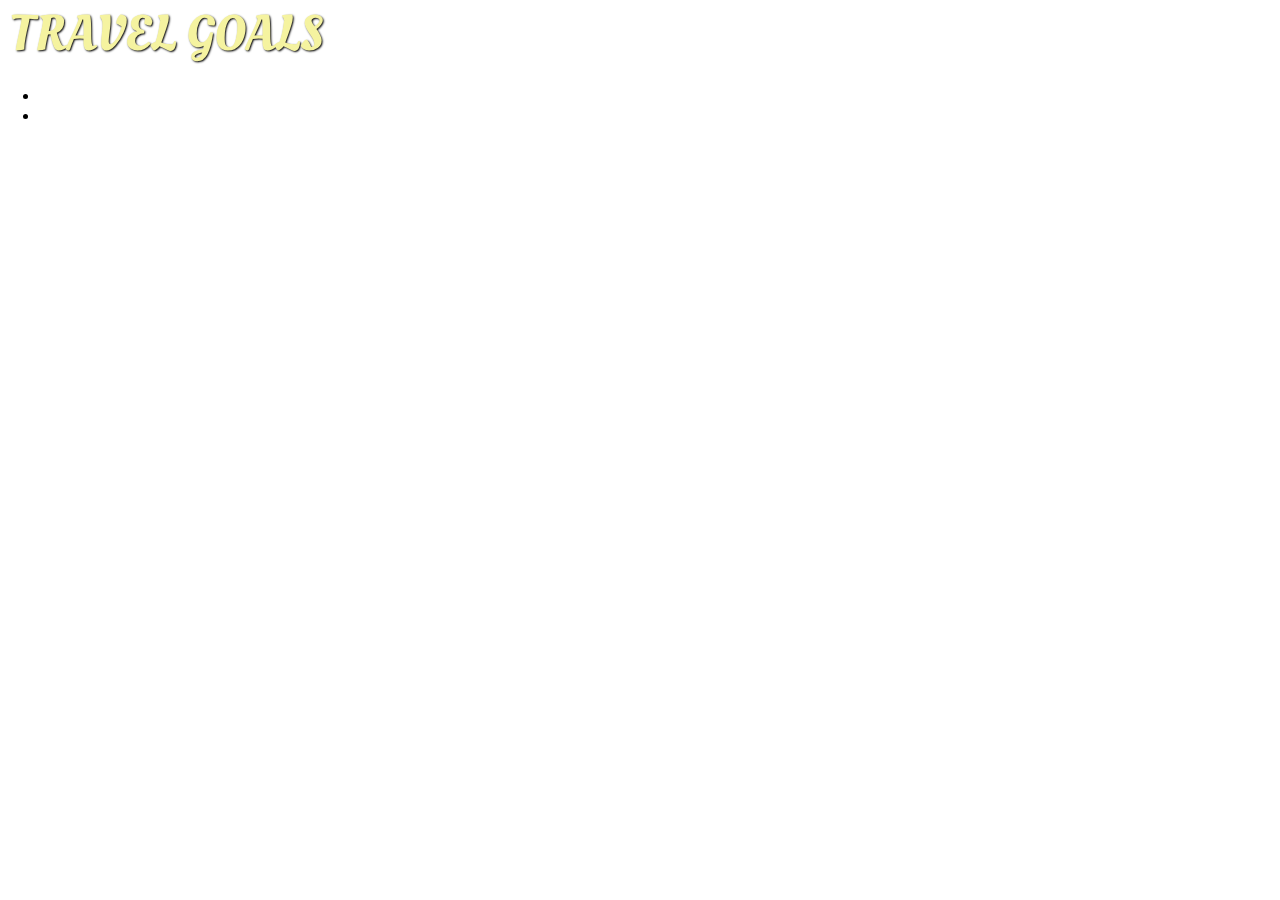
==== index.html @ 359ae3fe "created a nav system" ====
<!DOCTYPE html>
<html lang="en">
<head>
    <meta charset="UTF-8">
    <link
      href="https://fonts.googleapis.com/css2?family=Raleway:wght@700&family=Oleo+Script:wght@700&family=Quicksand:wght@300;500;700&display=swap"
      rel="stylesheet"
    />
    <link rel="stylesheet" href="shared.css">
    <link rel="stylesheet" href="styles.css">
    <title>Travel Goals</title>
</head>
<body>
    <header>
        <div id="page-logo">
            <a href="index.html">Travel Goals</a>
        </div>
        <nav>
            <ul>
                <li><a href=""></a></li>
                <li><a href=""></a></li>
            </ul>
        </nav>
    </header>
    <main>
        <section>

        </section>
        <section>   

        </section>
    </main>
    <footer> <!--Contains links to our social media-->

    </footer>
</body>
</html>
---- shared.css ----
body{
    font-family: 'Quicksand', sans-serif;
    margin: 0;
}

#page-logo a{
    padding: 10px;
    font-family: 'Oleo Script', sans-serif;
    color: rgb(245, 243, 160);
    font-size: 50px;
    text-decoration: none;
    text-transform: uppercase;
    text-shadow: 1px 1px 2px rgb(0, 0, 0);
}
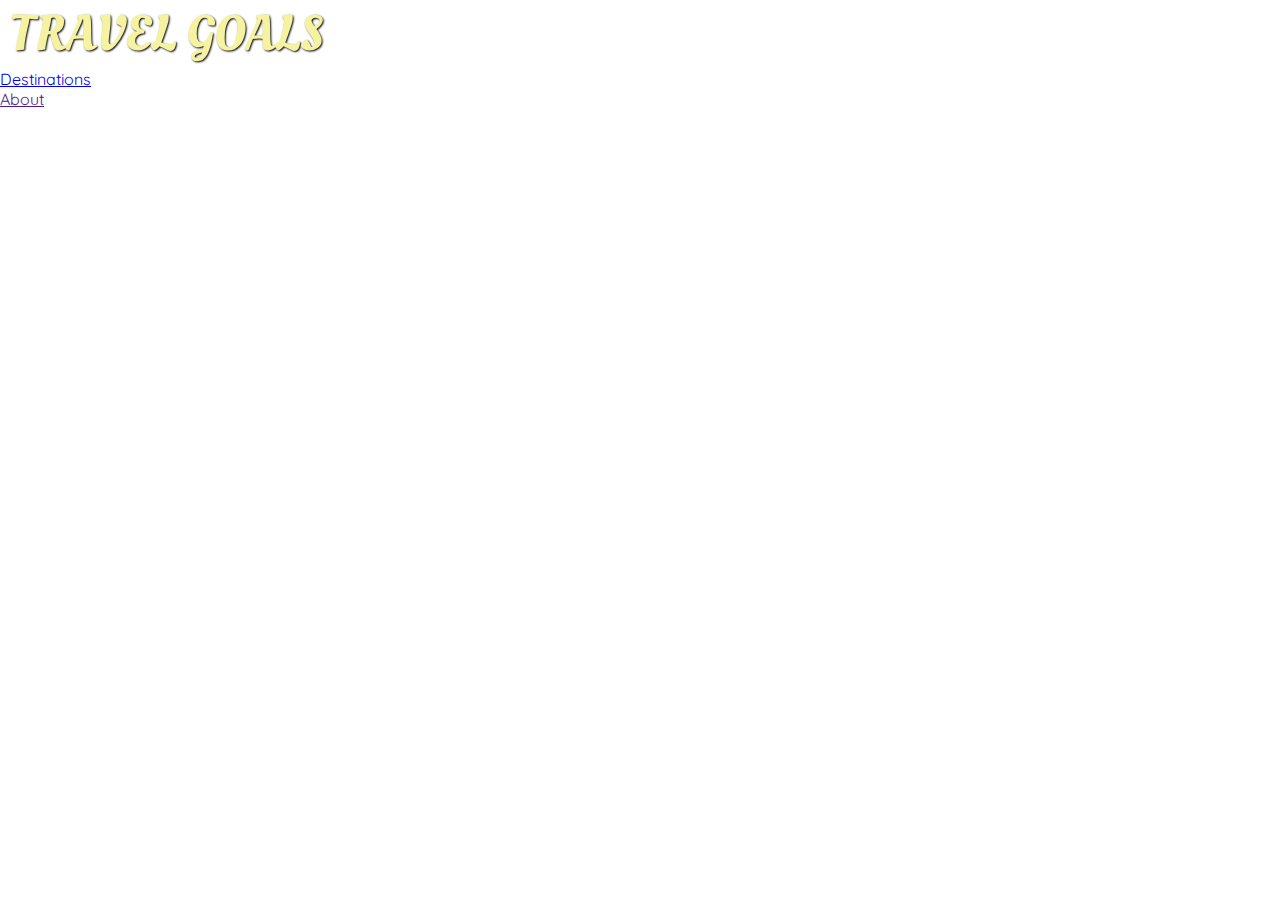
==== commit 76e058c1: "added default shared styling to ul" ====
--- a/index.html
+++ b/index.html
@@ -17,8 +17,8 @@
         </div>
         <nav>
             <ul>
-                <li><a href=""></a></li>
-                <li><a href=""></a></li>
+                <li><a href="places.html">Destinations</a></li>
+                <li><a href="">About</a></li>
             </ul>
         </nav>
     </header>
--- a/shared.css
+++ b/shared.css
@@ -1,6 +1,12 @@
 body{
     font-family: 'Quicksand', sans-serif;
     margin: 0;
+}
+
+ul{
+    list-style: none;
+    margin: 0;
+    padding: 0;
 }
 
 #page-logo a{
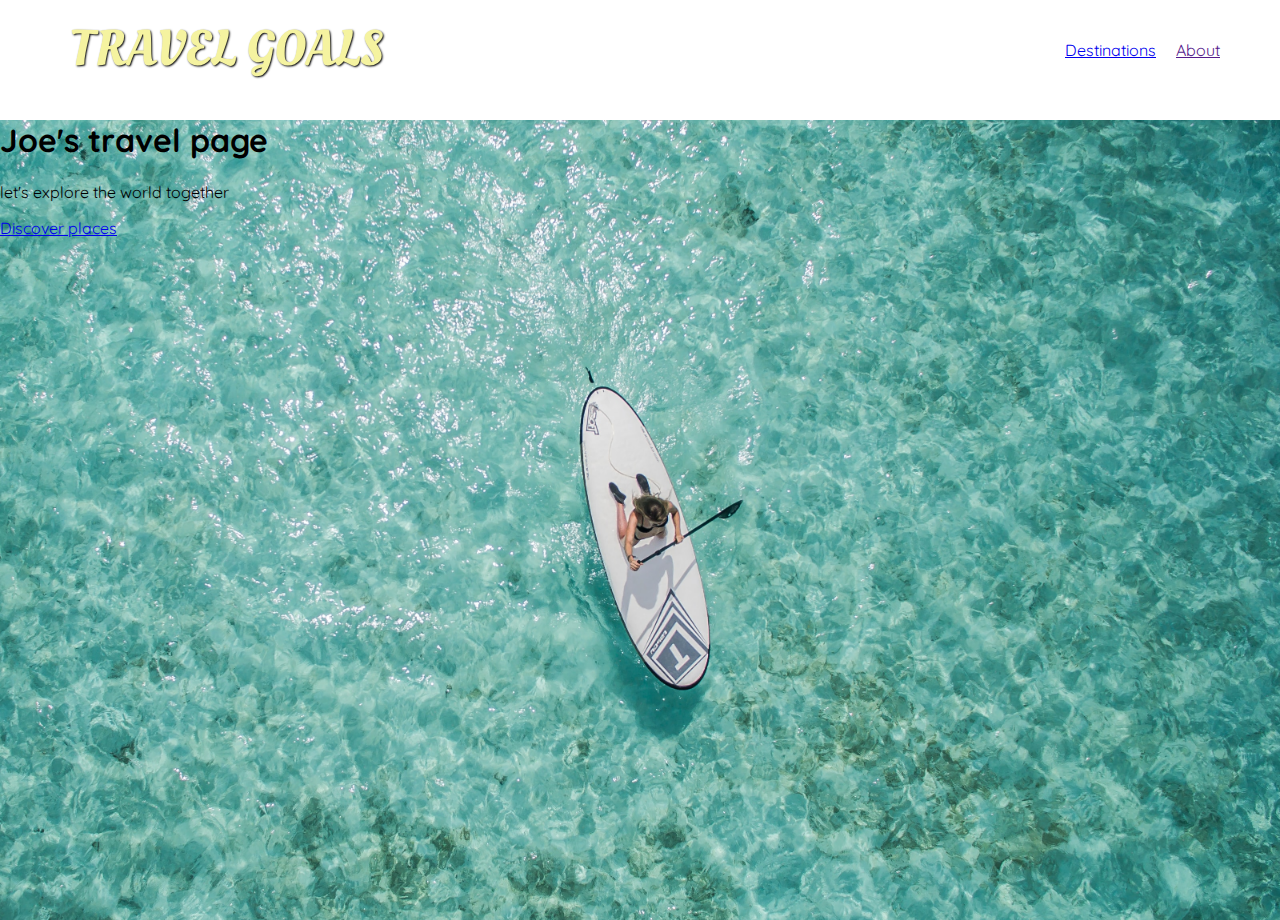
==== commit 390e050a: "added an image folder and the section hero" ====
--- a/index.html
+++ b/index.html
@@ -23,10 +23,12 @@
         </nav>
     </header>
     <main>
-        <section>
-
+        <section id="hero">
+            <h1>Joe's travel page</h1>
+            <p>let's explore the world together</p>
+            <a href="places.html">Discover places</a>
         </section>
-        <section>   
+        <section id="highlights">   
 
         </section>
     </main>
--- a/shared.css
+++ b/shared.css
@@ -1,12 +1,28 @@
 body{
     font-family: 'Quicksand', sans-serif;
     margin: 0;
+}
+
+header{
+    display: flex;
+    justify-content: space-between;
+    align-items: center;
+    padding: 15px 60px;
 }
 
 ul{
     list-style: none;
     margin: 0;
     padding: 0;
+}
+
+header ul{
+    display: flex;
+    flex-wrap: nowrap;
+}
+
+header li{
+    margin-left: 20px;
 }
 
 #page-logo a{
--- a/styles.css
+++ b/styles.css
@@ -0,0 +1,6 @@
+#hero{
+    height: 800px;
+    background-image: url("images/places/ocean.jpg");
+    background-position: center;
+    background-size: cover;
+}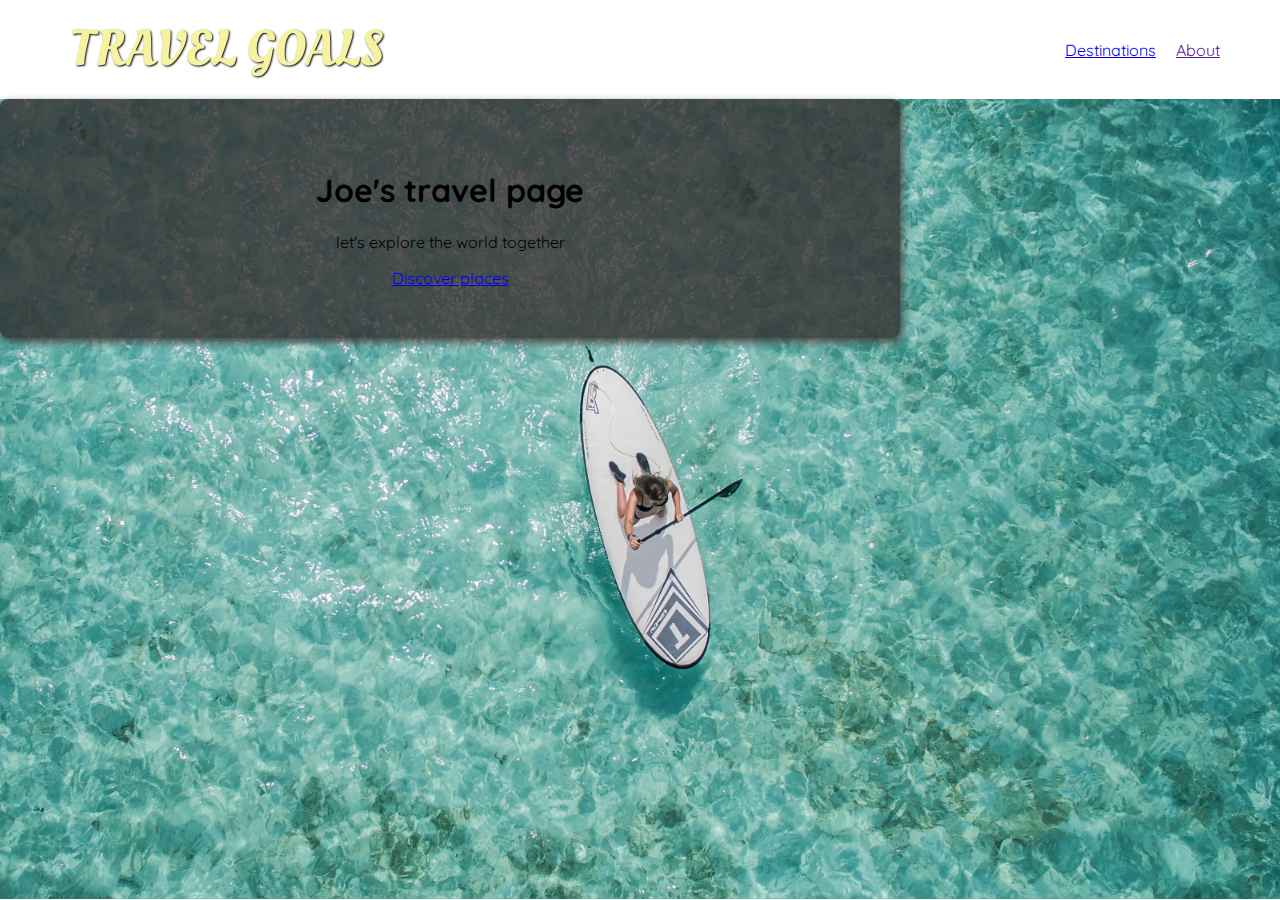
==== commit 7d37ce3c: "added and styled hero-content" ====
--- a/index.html
+++ b/index.html
@@ -24,9 +24,11 @@
     </header>
     <main>
         <section id="hero">
-            <h1>Joe's travel page</h1>
-            <p>let's explore the world together</p>
-            <a href="places.html">Discover places</a>
+            <div id="hero-content">
+                <h1>Joe's travel page</h1>
+                <p>let's explore the world together</p>
+                <a href="places.html">Discover places</a>
+            </div>
         </section>
         <section id="highlights">   
 
--- a/styles.css
+++ b/styles.css
@@ -3,4 +3,13 @@
     background-image: url("images/places/ocean.jpg");
     background-position: center;
     background-size: cover;
+}
+
+#hero-content{
+    width: 900px;
+    background-color: rgba(51, 47, 47, 0.8);
+    box-shadow: 2px 4px 8px rgb(68, 67, 67);
+    border-radius: 8px;
+    text-align: center;
+    padding: 50px 0;
 }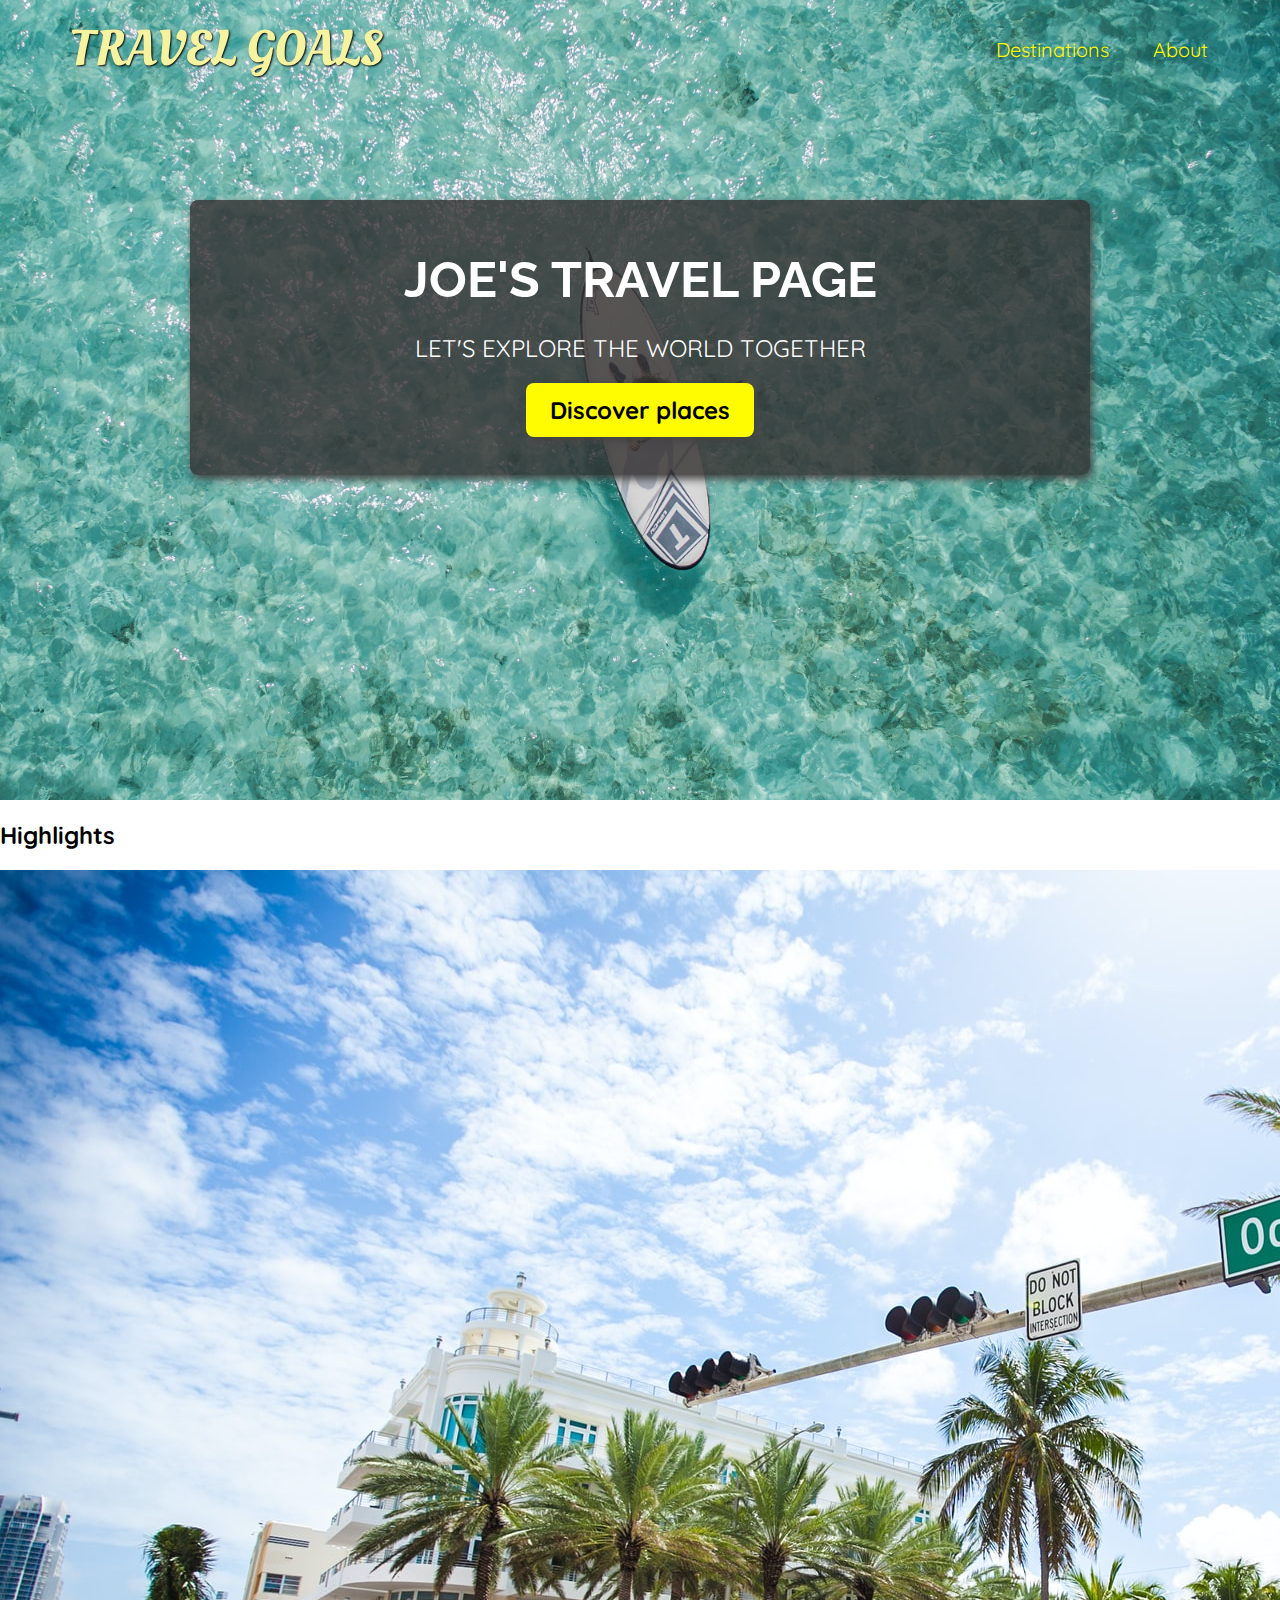
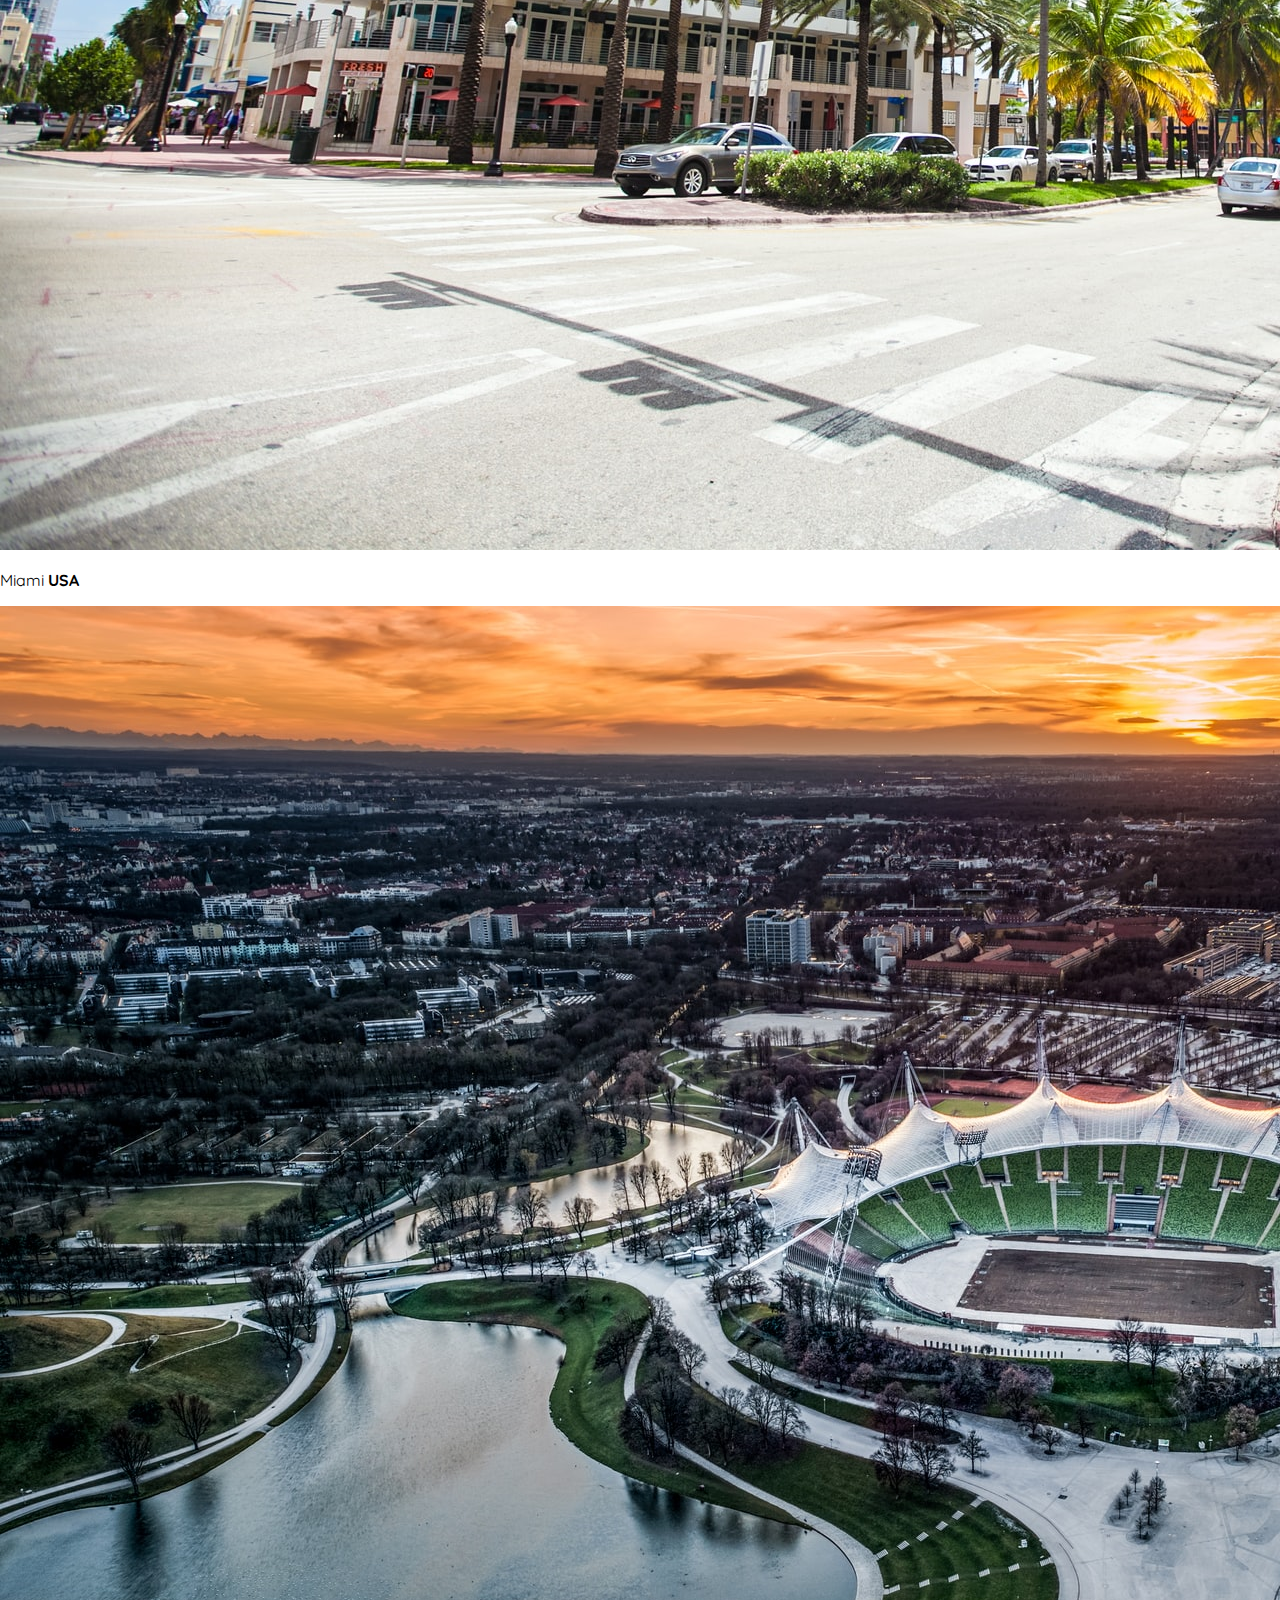
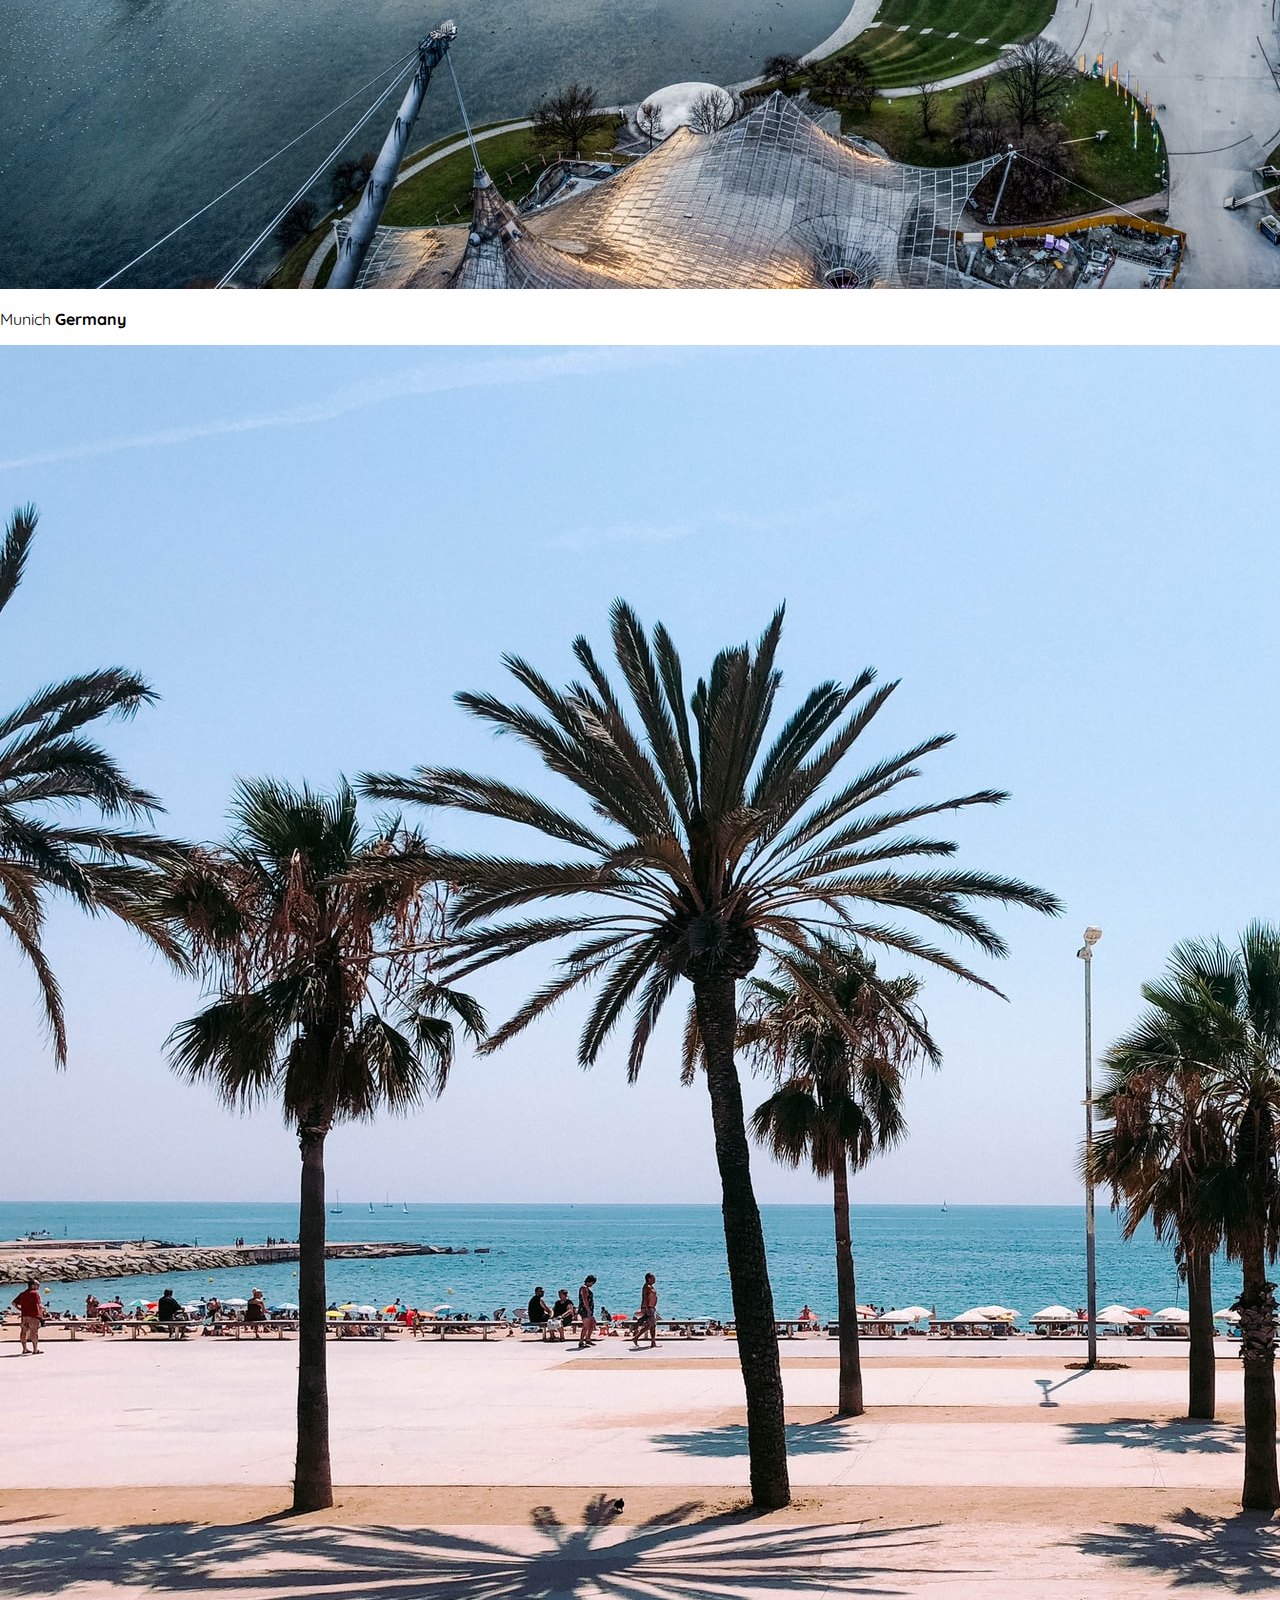
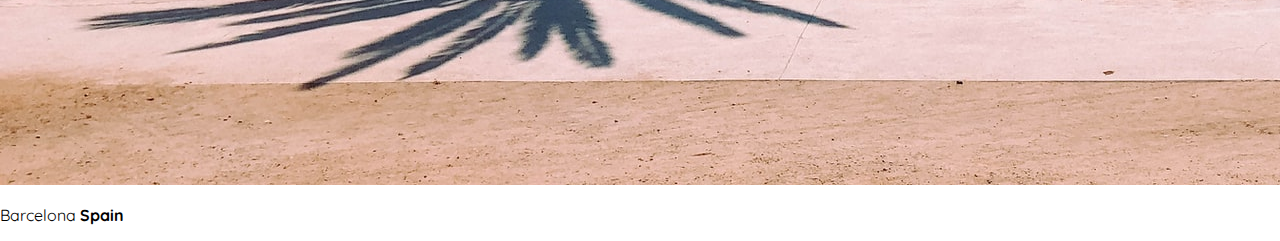
==== commit 65243def: "added images of the countries and added the highlights section on index.html" ====
--- a/index.html
+++ b/index.html
@@ -31,7 +31,21 @@
             </div>
         </section>
         <section id="highlights">   
-
+            <h2>Highlights</h2>
+            <ul id="destinations">
+                <li class="destination">
+                    <img src="images/places/miami.jpg" alt="an image of miami streets on a sunny day">
+                    <p>Miami <strong>USA</strong></p>
+                </li>
+                <li class="destination">
+                    <img src="images/places/munich.jpg" alt="an image of munich football stadium at winter">
+                    <p>Munich <strong>Germany</strong></p>
+                </li>
+                <li class="destination">
+                    <img src="images/places/barcelona.jpg" alt="an image of barcelona palm beach">
+                    <p>Barcelona <strong>Spain</strong></p>
+                </li>
+            </ul>
         </section>
     </main>
     <footer> <!--Contains links to our social media-->
--- a/shared.css
+++ b/shared.css
@@ -8,6 +8,11 @@
     justify-content: space-between;
     align-items: center;
     padding: 15px 60px;
+    position: absolute;
+    width: 100%;
+    top: 0;
+    left: 0;
+    box-sizing: border-box;
 }
 
 ul{
@@ -25,6 +30,20 @@
     margin-left: 20px;
 }
 
+header a{
+    color: rgb(255, 251, 0);
+    text-decoration: none;
+    font-size: 20px;
+    padding: 12px;
+    text-shadow: 1px 1px 2px rgba(0, 0, 0, 0.2);
+    border-radius: 6px;
+}
+
+header a:hover{
+    color: rgb(77, 77, 77);
+    background-color: rgb(255, 255, 0);
+}
+
 #page-logo a{
     padding: 10px;
     font-family: 'Oleo Script', sans-serif;
--- a/styles.css
+++ b/styles.css
@@ -12,4 +12,38 @@
     border-radius: 8px;
     text-align: center;
     padding: 50px 0;
+    margin: 0 auto;
+    position: relative;
+    top: 200px;
+}
+
+#hero-content h1{
+    color: white;
+    text-transform: uppercase;
+    font-size: 50px;
+    font-family: 'Raleway', sans-serif;
+    margin: 0;
+}
+
+#hero-content p{
+    color: white;
+    text-transform: uppercase;
+    font-size: 24px;
+    font-weight: 300px;
+    margin-bottom: 32px;
+}
+
+#hero-content a{
+    text-decoration: none;
+    background-color: rgb(255, 251, 0);
+    padding: 12px 24px;
+    color: black;
+    font-size: 24px;
+    font-weight: 700;
+    border-radius: 8px;
+    box-shadow: 2px 4px 8px rgb(68, 67, 67);
+}
+
+#hero-content a:hover{
+    background-color: rgb(255, 238, 0);
 }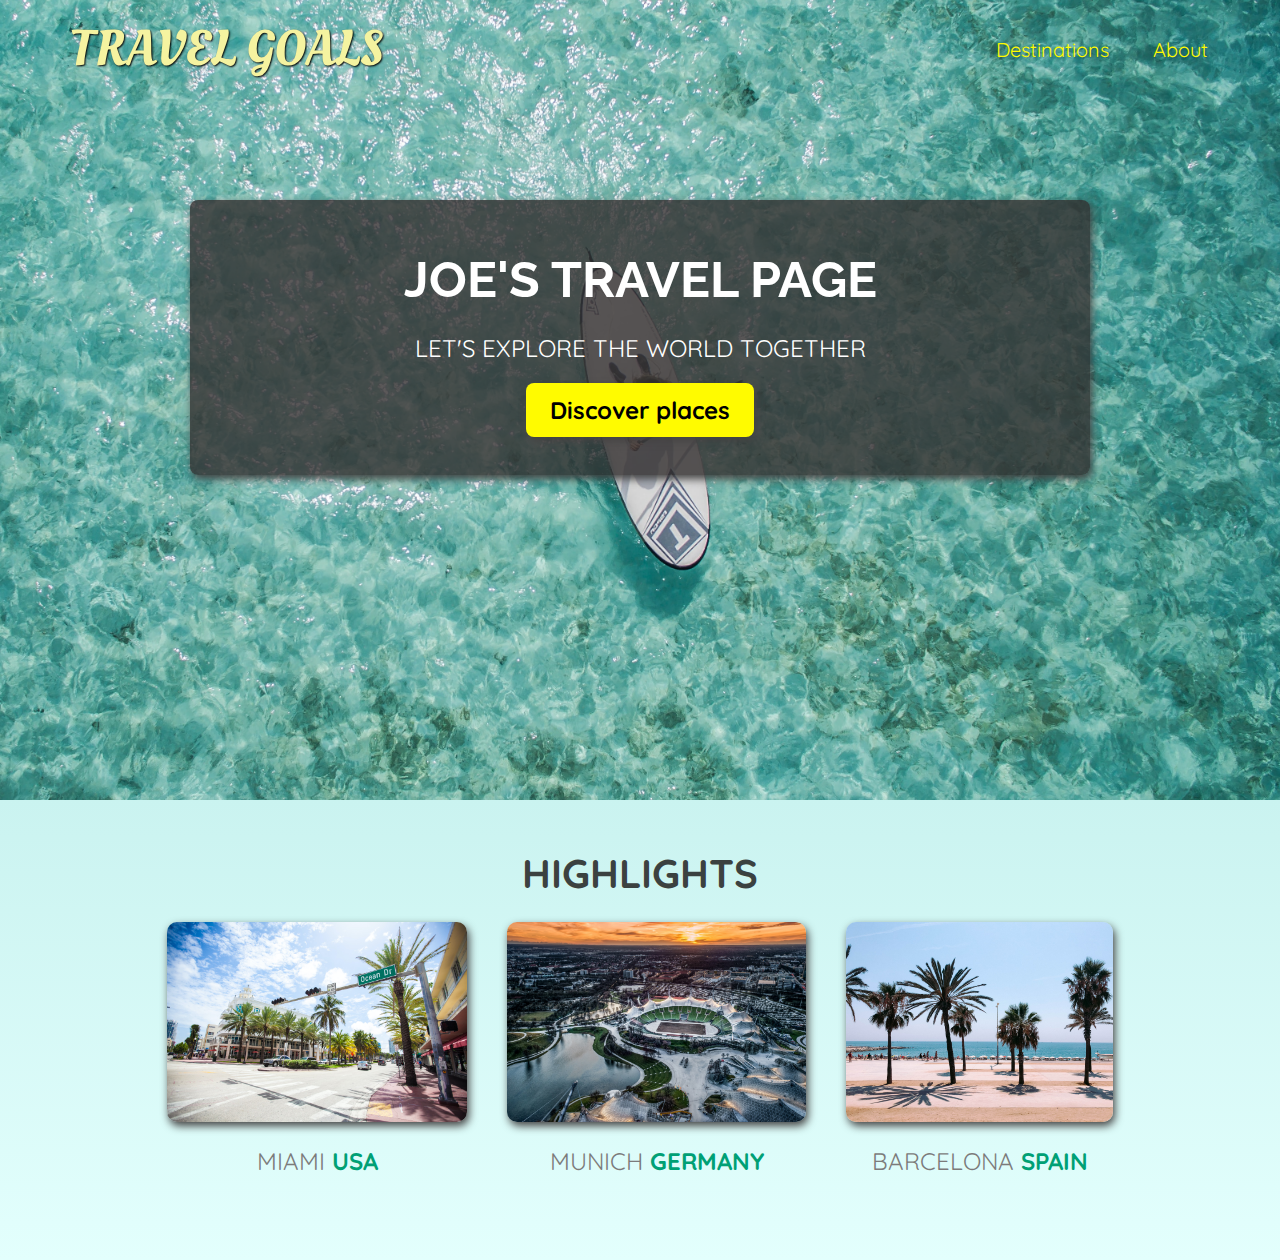
==== commit de074031: "add 2 icons to the image folder" ====
--- a/index.html
+++ b/index.html
@@ -49,7 +49,7 @@
         </section>
     </main>
     <footer> <!--Contains links to our social media-->
-
+        
     </footer>
 </body>
 </html>--- a/styles.css
+++ b/styles.css
@@ -1,3 +1,4 @@
+
 #hero{
     height: 800px;
     background-image: url("images/places/ocean.jpg");
@@ -46,4 +47,49 @@
 
 #hero-content a:hover{
     background-color: rgb(255, 238, 0);
+}
+
+#destinations{
+    display: flex;
+    width: 90%;
+    margin: auto;
+    margin-bottom: 40px;
+    justify-content: center;
+}
+
+#highlights{
+    padding: 24px;
+    background: linear-gradient(0deg, rgb(227, 255, 253), rgb(202, 243, 240));
+}
+
+#highlights h2{
+    text-transform: uppercase;
+    text-align: center;
+    font-size: 40px;
+    color: rgb(59, 65, 64);
+    margin: 24px 0;
+}
+
+.destination{
+    margin: 0 20px;
+    text-transform: uppercase;
+}
+
+.destination p{
+    text-align: center;
+    font-size: 24px;
+    color: rgb(124, 123, 123);
+    margin: 20px 0;
+}
+
+.destination img{
+    height: 200px;
+    width: 100%;
+    box-shadow: 2px 4px 8px rgb(68, 67, 67);
+    border-radius: 10px;
+    object-fit: cover;
+}
+
+.destination strong{
+    color: rgb(0, 160, 117);
 }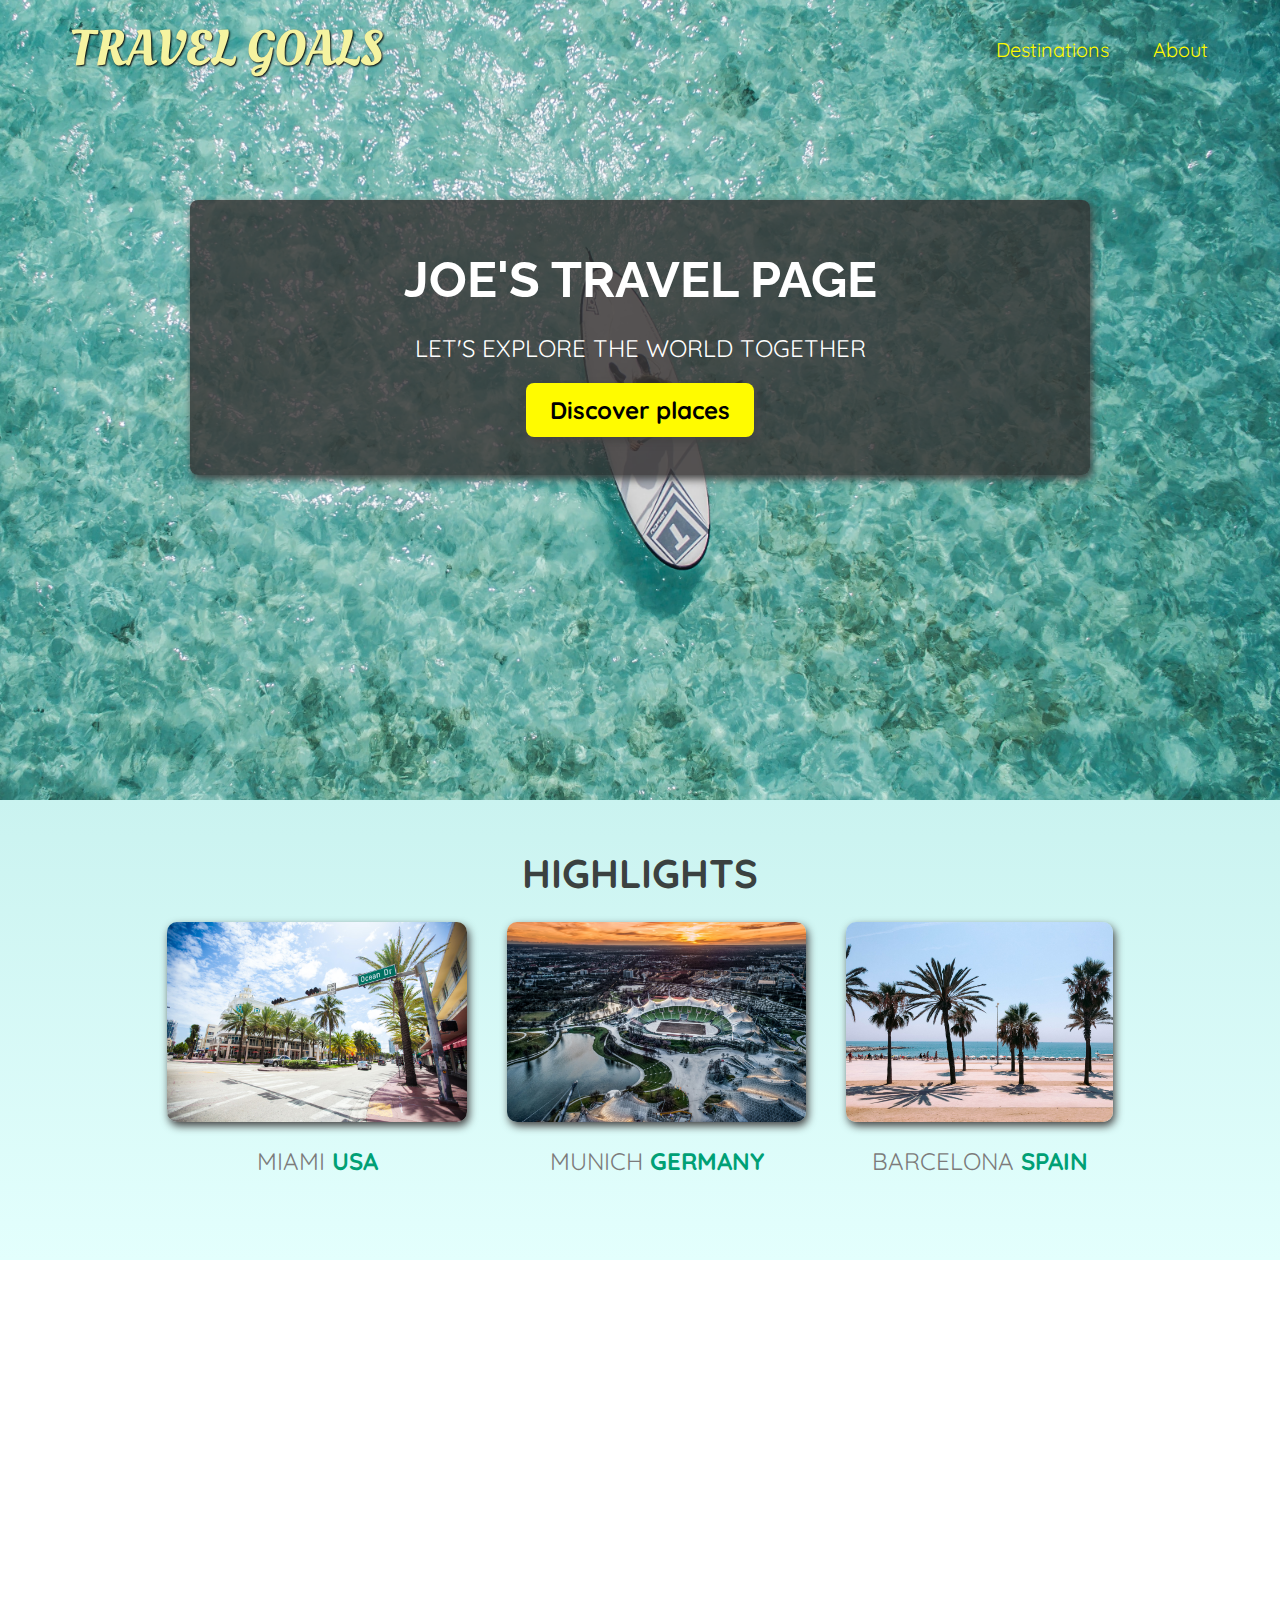
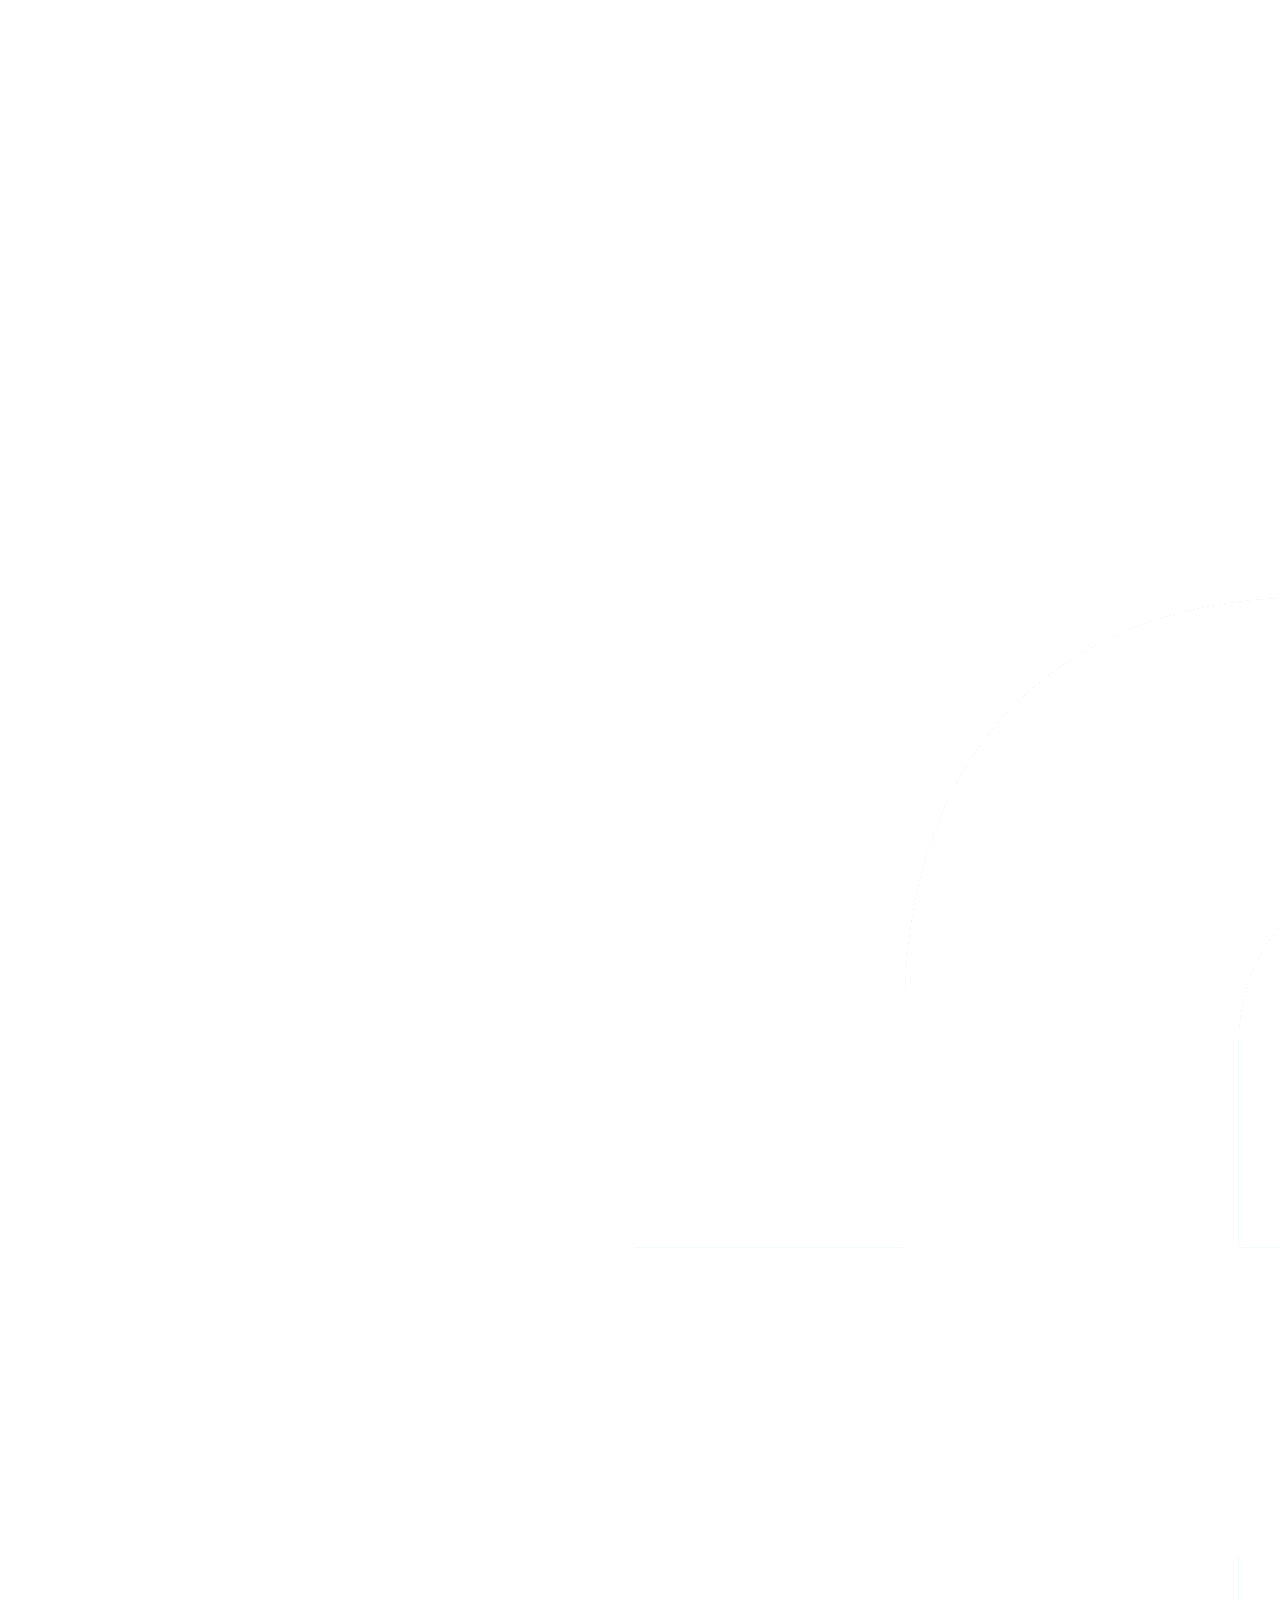
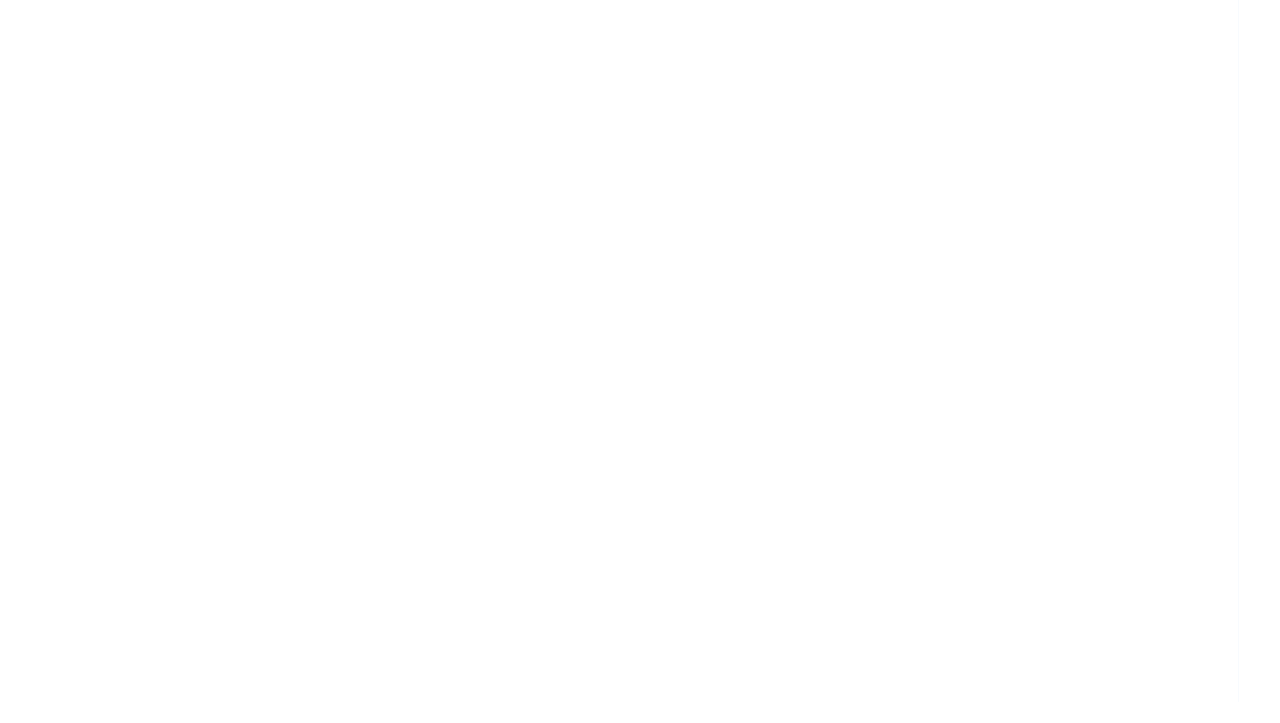
==== commit 43112635: "added html code to the footer" ====
--- a/index.html
+++ b/index.html
@@ -49,7 +49,18 @@
         </section>
     </main>
     <footer> <!--Contains links to our social media-->
-        
+        <ul>
+            <li>
+                <a href="https://www.instagram.com/">
+                    <img src="images/icons/insta.png" alt="the instagram icon">
+                </a>
+            </li>
+            <li>
+                <a href="https://www.facebook.com/">
+                    <img src="images/icons/facebook.png" alt="the facebook icon">
+                </a>
+            </li>
+        </ul>
     </footer>
 </body>
 </html>